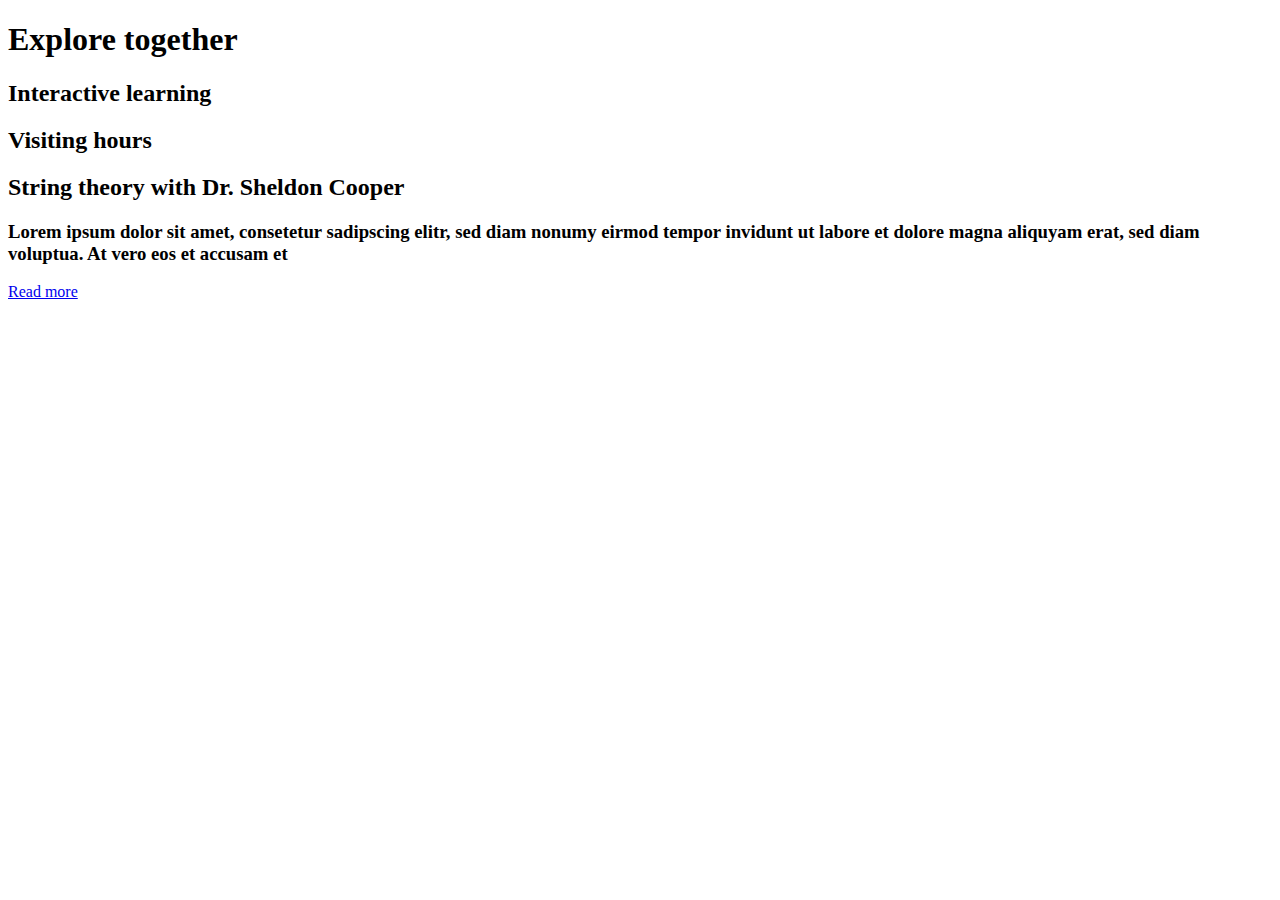
==== index.html @ d900dc60 "Wrote html for most pages" ====
<!DOCTYPE html>
<html lang="en">
  <head>
    <meta charset="UTF-8"/>
    <meta http-equiv="X-UA-Compatible" content="IE=edge"/>
    <meta name="viewport" content="width=device-width, initial-scale=1.0"/>
    <meta name="description" content=""/>
    <title>Document</title>
    <link rel="preconnect" href="https://fonts.googleapis.com"/>
    <link rel="preconnect" href="https://fonts.gstatic.com" crossorigin/>
    <link
      href="https://fonts.googleapis.com/css2?family=Dosis:wght@600&family=Roboto&display=swap"
      rel="stylesheet"/>
    <link
      rel="stylesheet"
      type="text/css"
      href="your_website_domain/css_root/flaticon.css"/>
    <link rel="stylesheet" href="/css/styles.css"/>
  </head>
  <body>
    <nav></nav>
    <main>
      <div class=".content-card" class="explore-together-card">
        <h1>Explore together</h1>
      </div>
      <div class=".content-card" class="interactive-learning-card">
        <h2>Interactive learning</h2>
      </div>
      <div class=".content-card" class="visiting-hours-card">
        <h2>Visiting hours</h2>
      </div>
      <div class=".content-card" class="picture-card-small">
      </div>
      <div class=".content-card" class="events-card">
        <h2>String theory with Dr. Sheldon Cooper</h2>
        <h3>
          Lorem ipsum dolor sit amet, consetetur sadipscing elitr, sed diam
          nonumy eirmod tempor invidunt ut labore et dolore magna aliquyam erat,
          sed diam voluptua. At vero eos et accusam et
        </h3>
        <a href="/events.html" class="button">Read more</a>
      </div>
      <div class=".content-card" class="picture-card-big">
      </div>
    </main>
  </body>
</html>
---- css/styles.css ----
/* 
font-family: 'Dosis', sans-serif;
font-family: 'Roboto', sans-serif; */

:root {
    --almost-white: #f9f9f9;
    --grey: #707070;
    --dark-purple: #4b3f80;
    --light-purple: #c8c3de;
    --light-yellow: #FFF2AE;
    --dark-yellow: #FAEA97;
    --light-green: #9bbea1;
    --dark-green: #3f8073;
    --light-brown: #b18873;
    --dark-brown: #b18873;

    --blue-gradient-bottom: linear-gradient(0deg, rgba(0,29,255,0.7161239495798319) 0%, rgba(72,100,144,0.34077380952380953) 91%);
    --purple-gradient-top: linear-gradient(0deg, rgba(128,128,128,0.1699054621848739) 46%, rgba(85,39,124,0.8421743697478992) 100%);
    --blue-gradient-top: linear-gradient(180deg, rgba(0,29,255,0.6797093837535014) 0%, rgba(72,100,144,0.4780287114845938) 38%);
    --light-green-gradient-top: linear-gradient(180deg, rgba(86,175,90,0.8757878151260504) 0%, rgba(255,255,255,0.2091211484593838) 50%);
    --dark-green-gradient-top: linear-gradient(180deg, rgba(59,92,31,0.8477766106442577) 0%, rgba(128,128,128,0.15029761904761907) 48%);

    --card-shadow: 6px 0px 15px -5px rgba(0,0,0,0.45);

}

@font-face {
    font-family: "flaticon";
    src: url("./flaticon.ttf?e3eeb2199bc083e80cc8c56a53b1f0b8") format("truetype"),
url("./flaticon.woff?e3eeb2199bc083e80cc8c56a53b1f0b8") format("woff"),
url("./flaticon.woff2?e3eeb2199bc083e80cc8c56a53b1f0b8") format("woff2"),
url("./flaticon.eot?e3eeb2199bc083e80cc8c56a53b1f0b8#iefix") format("embedded-opentype"),
url("./flaticon.svg?e3eeb2199bc083e80cc8c56a53b1f0b8#flaticon") format("svg");
}

i[class^="flaticon-"]:before, i[class*=" flaticon-"]:before {
    font-family: flaticon !important;
    font-style: normal;
    font-weight: normal !important;
    font-variant: normal;
    text-transform: none;
    line-height: 1;
    -webkit-font-smoothing: antialiased;
    -moz-osx-font-smoothing: grayscale;
}

.flaticon-house:before {
    content: "\f101";
}
.flaticon-calendar:before {
    content: "\f102";
}
.flaticon-location:before {
    content: "\f103";
}
.flaticon-flasks:before {
    content: "\f104";
}
.flaticon-menu:before {
    content: "\f105";
}
.flaticon-magnifying-glass:before {
    content: "\f106";
}


.content-card {
    border-radius: 20px;
    box-shadow: var(--card-shadow);
}

.button {
    border-radius: 50%;
}
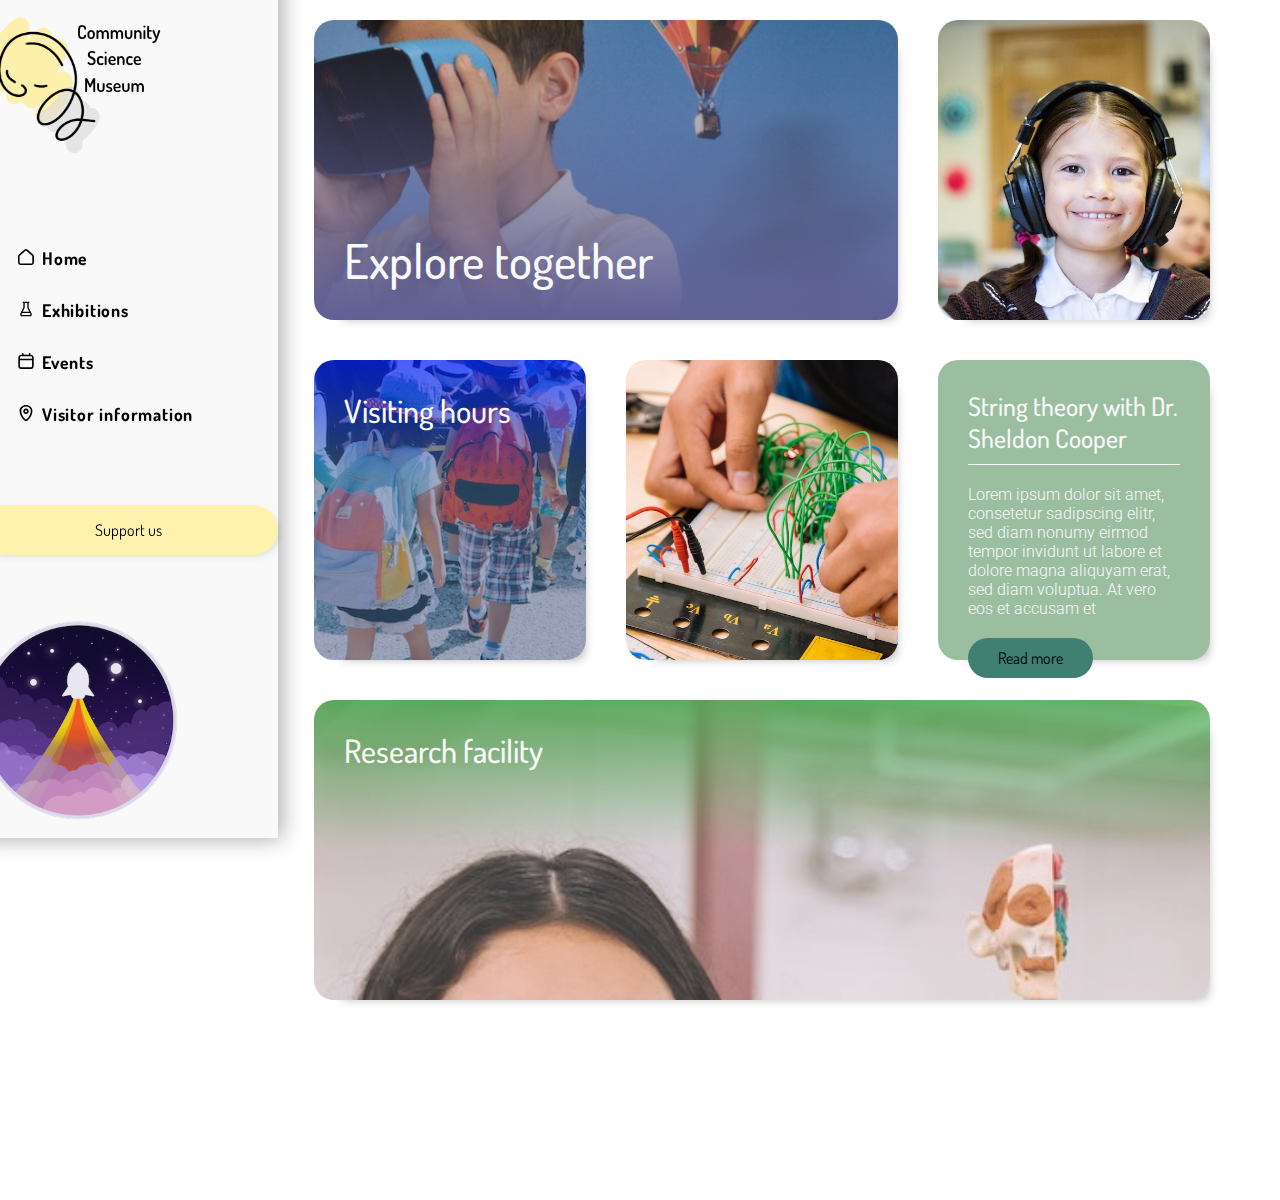
==== commit 425b2142: "fixed side menu, added svg" ====
--- a/index.html
+++ b/index.html
@@ -1,46 +1,68 @@
 <!DOCTYPE html>
 <html lang="en">
   <head>
-    <meta charset="UTF-8"/>
-    <meta http-equiv="X-UA-Compatible" content="IE=edge"/>
-    <meta name="viewport" content="width=device-width, initial-scale=1.0"/>
-    <meta name="description" content=""/>
+    <meta charset="UTF-8" />
+    <meta http-equiv="X-UA-Compatible" content="IE=edge" />
+    <meta name="viewport" content="width=device-width, initial-scale=1.0" />
+    <meta name="description" content="" />
     <title>Document</title>
-    <link rel="preconnect" href="https://fonts.googleapis.com"/>
-    <link rel="preconnect" href="https://fonts.gstatic.com" crossorigin/>
-    <link
-      href="https://fonts.googleapis.com/css2?family=Dosis:wght@600&family=Roboto&display=swap"
-      rel="stylesheet"/>
+    <link rel="preconnect" href="https://fonts.googleapis.com" />
+    <link rel="preconnect" href="https://fonts.gstatic.com" crossorigin />
+    <link rel="preconnect" href="https://fonts.googleapis.com">
+    <link rel="preconnect" href="https://fonts.gstatic.com" crossorigin>
+    <link href="https://fonts.googleapis.com/css2?family=Dosis:wght@200;300;400;600&family=Roboto:wght@100;300;400;500&display=swap" rel="stylesheet">
     <link
       rel="stylesheet"
       type="text/css"
-      href="your_website_domain/css_root/flaticon.css"/>
-    <link rel="stylesheet" href="/css/styles.css"/>
+      href="your_website_domain/css_root/flaticon.css"
+    />
+    <link rel="stylesheet" href="/css/styles.css" />
   </head>
   <body>
-    <nav></nav>
-    <main>
-      <div class=".content-card" class="explore-together-card">
+    <div class="navbar">
+      <label for="hamburger-menu"><svg id="Capa_1" enable-background="new 0 0 464.205 464.205" height="512" viewBox="0 0 464.205 464.205" width="512" xmlns="http://www.w3.org/2000/svg"><g><g id="grip-solid-horizontal_1_"><path d="m435.192 406.18h-406.179c-16.024 0-29.013-12.99-29.013-29.013s12.989-29.013 29.013-29.013h406.18c16.023 0 29.013 12.99 29.013 29.013-.001 16.023-12.99 29.013-29.014 29.013z"/><path d="m435.192 261.115h-406.179c-16.024 0-29.013-12.989-29.013-29.012s12.989-29.013 29.013-29.013h406.18c16.023 0 29.013 12.989 29.013 29.013s-12.99 29.012-29.014 29.012z"/><path d="m435.192 116.051h-406.179c-16.024 0-29.013-12.989-29.013-29.013s12.989-29.013 29.013-29.013h406.18c16.023 0 29.013 12.989 29.013 29.013s-12.99 29.013-29.014 29.013z"/></g></g></svg></label>
+      <input type="checkbox" id="hamburger-menu">
+      <img src="/img/logo-small.png" alt="community science museum logo" />
+    
+        <nav>
+        <div class="side-menu">
+            <img src="/img/logo-large.png" alt="community science museum logo" />
+            <ul>
+                <a href="/index.html"><li><svg id="Layer_1" enable-background="new 0 0 100 100" height="512" viewBox="0 0 100 100" width="512" xmlns="http://www.w3.org/2000/svg"><g><path d="m83.5 100h-67c-9 0-16.5-7.6-16.5-16.7v-36.5c0-4.6 2-9.1 5.5-12.2l33.5-30.4c6.5-5.6 15.5-5.6 22 0l33.5 30.4c3.5 3 5.5 7.6 5.5 12.2v36.5c-.5 9.6-7.5 16.7-16.5 16.7zm-33.5-89.7c-1.5 0-3 .5-4.5 1.5l-33.5 30.4c-1.5 1-2 3-2 5.1v36.5c0 3.5 3 6.6 6.5 6.6h66.5c3.5 0 6.5-3 6.5-6.6v-36.5c0-2-1-3.5-2-5.1l-33.5-30.4c-1-1-2.5-1.5-4-1.5z"/></g></svg>Home</li></a>
+                <a href="/exhibitions.html"><li><svg height="512" viewBox="0 0 24 24" width="512" xmlns="http://www.w3.org/2000/svg"><g id="_38_Flask_Beaker_E_Commerce" data-name="38 Flask, Beaker, E Commerce"><path d="m20.45 18.66-4.45-8.9v-6.76h1v-2h-10v2h1v6.76l-4.45 8.9a3 3 0 0 0 2.69 4.34h11.52a3 3 0 0 0 2.69-4.34zm-10.56-8.21a1 1 0 0 0 .11-.45v-7h4v7a1 1 0 0 0 .11.45l2.77 5.55h-9.76zm8.72 10.08a1 1 0 0 1 -.85.47h-11.52a1 1 0 0 1 -.85-.47 1 1 0 0 1 0-1l.73-1.53h11.76l.78 1.55a1 1 0 0 1 -.05.98z"/></g></svg>Exhibitions</li></a>
+                <a href="/events.html"><li><svg id="Layer_1" enable-background="new 0 0 100 100" height="512" viewBox="0 0 100 100" width="512" xmlns="http://www.w3.org/2000/svg"><path d="m80.1 10.2h-2v-5.1c0-3.1-2.1-5.1-5.1-5.1s-5.1 2-5.1 5.1v5.1h-33.2v-5.1c0-3.1-2-5.1-5.1-5.1s-5.1 2-5.1 5.1v5.1h-4.6c-9.7 0-17.9 8.2-17.9 17.9v54.1c0 9.7 8.2 17.9 17.9 17.9h60.2c9.7 0 17.9-8.2 17.9-17.9v-54.1c0-9.7-8.2-17.9-17.9-17.9zm-60.2 10.2h60.2c4.1 0 7.7 3.6 7.7 7.7v7.1h-75.6v-7.1c0-4.1 3.6-7.7 7.7-7.7zm60.2 69.4h-60.2c-4.1 0-7.7-3.6-7.7-7.7v-36.7h75.5v36.7c.1 4.1-3.5 7.7-7.6 7.7z"/></svg>Events</li></a>
+                <a href="/visit.html"><li><svg id="Layer_1" enable-background="new 0 0 100 100" height="512" viewBox="0 0 100 100" width="512" xmlns="http://www.w3.org/2000/svg"><g><path d="m50 21.7c-9.6 0-17.2 7.6-17.2 17.2s7.6 17.2 17.2 17.2 17.2-7.6 17.2-17.2c0-9.1-7.6-17.2-17.2-17.2zm0 24.8c-4.1 0-7.1-3-7.1-7.1s3-7.1 7.1-7.1 7.1 3 7.1 7.1-3 7.1-7.1 7.1z"/><path d="m50 0c-21.8 0-40 16.2-40 35.9 0 23.2 11.1 45.5 30.4 60.6 2.5 2 6.1 3.5 9.6 3.5s6.6-1 9.6-3.5c19.3-15.7 30.4-37.4 30.4-60.6-.5-19.7-18.2-35.9-40-35.9zm3 88.9c-2 1.5-4.6 1.5-6.1 0-16.7-13.6-26.3-32.8-26.3-53 0-14.1 13.2-25.8 29.9-25.8 16.2 0 29.4 11.6 29.4 25.8-.5 20.2-10.2 39.4-26.9 53z"/></g></svg>Visitor information</li></a>
+            </ul>
+            <div class="support-us-wrapper">
+        <a href="/support.html" class="button">Support us</a>
+        <img src="/img/rocket.png" alt="rocket illustration" class="rocket-illustration">
+    </div>
+      </div>
+    </div>
+    </nav>
+    <main id="index-main">
+      <a href="/exhibitions.html" class="content-card explore-together-card">
         <h1>Explore together</h1>
+      </a>
+      <div class="content-card-static interactive-learning-card">
+
       </div>
-      <div class=".content-card" class="interactive-learning-card">
-        <h2>Interactive learning</h2>
+      <a href="/visit.html" class="content-card visiting-hours-card">
+        <h2>Visiting hours</h2>
+      </a>
+      <div class="content-card-static picture-card-small">   
       </div>
-      <div class=".content-card" class="visiting-hours-card">
-        <h2>Visiting hours</h2>
-      </div>
-      <div class=".content-card" class="picture-card-small">
-      </div>
-      <div class=".content-card" class="events-card">
+      <a href="/events.html" class="content-card events-card">
         <h2>String theory with Dr. Sheldon Cooper</h2>
         <h3>
           Lorem ipsum dolor sit amet, consetetur sadipscing elitr, sed diam
           nonumy eirmod tempor invidunt ut labore et dolore magna aliquyam erat,
           sed diam voluptua. At vero eos et accusam et
         </h3>
-        <a href="/events.html" class="button">Read more</a>
-      </div>
-      <div class=".content-card" class="picture-card-big">
+        <span class="button events-card-button">Read more</span>
+      </a>
+      <div class="content-card picture-card-big">
+          <h2>Research facility</h2>
       </div>
     </main>
   </body>
--- a/css/styles.css
+++ b/css/styles.css
@@ -3,72 +3,521 @@
 font-family: 'Roboto', sans-serif; */
 
 :root {
-    --almost-white: #f9f9f9;
-    --grey: #707070;
-    --dark-purple: #4b3f80;
-    --light-purple: #c8c3de;
-    --light-yellow: #FFF2AE;
-    --dark-yellow: #FAEA97;
-    --light-green: #9bbea1;
-    --dark-green: #3f8073;
-    --light-brown: #b18873;
-    --dark-brown: #b18873;
-
-    --blue-gradient-bottom: linear-gradient(0deg, rgba(0,29,255,0.7161239495798319) 0%, rgba(72,100,144,0.34077380952380953) 91%);
-    --purple-gradient-top: linear-gradient(0deg, rgba(128,128,128,0.1699054621848739) 46%, rgba(85,39,124,0.8421743697478992) 100%);
-    --blue-gradient-top: linear-gradient(180deg, rgba(0,29,255,0.6797093837535014) 0%, rgba(72,100,144,0.4780287114845938) 38%);
-    --light-green-gradient-top: linear-gradient(180deg, rgba(86,175,90,0.8757878151260504) 0%, rgba(255,255,255,0.2091211484593838) 50%);
-    --dark-green-gradient-top: linear-gradient(180deg, rgba(59,92,31,0.8477766106442577) 0%, rgba(128,128,128,0.15029761904761907) 48%);
-
-    --card-shadow: 6px 0px 15px -5px rgba(0,0,0,0.45);
-
-}
-
-@font-face {
-    font-family: "flaticon";
-    src: url("./flaticon.ttf?e3eeb2199bc083e80cc8c56a53b1f0b8") format("truetype"),
-url("./flaticon.woff?e3eeb2199bc083e80cc8c56a53b1f0b8") format("woff"),
-url("./flaticon.woff2?e3eeb2199bc083e80cc8c56a53b1f0b8") format("woff2"),
-url("./flaticon.eot?e3eeb2199bc083e80cc8c56a53b1f0b8#iefix") format("embedded-opentype"),
-url("./flaticon.svg?e3eeb2199bc083e80cc8c56a53b1f0b8#flaticon") format("svg");
-}
-
-i[class^="flaticon-"]:before, i[class*=" flaticon-"]:before {
-    font-family: flaticon !important;
-    font-style: normal;
-    font-weight: normal !important;
-    font-variant: normal;
-    text-transform: none;
-    line-height: 1;
-    -webkit-font-smoothing: antialiased;
-    -moz-osx-font-smoothing: grayscale;
-}
-
-.flaticon-house:before {
-    content: "\f101";
-}
-.flaticon-calendar:before {
-    content: "\f102";
-}
-.flaticon-location:before {
-    content: "\f103";
-}
-.flaticon-flasks:before {
-    content: "\f104";
-}
-.flaticon-menu:before {
-    content: "\f105";
-}
-.flaticon-magnifying-glass:before {
-    content: "\f106";
-}
-
+  --almost-white: #f9f9f9;
+  --almost-gray: #d3d3d3;
+  --grey: #707070;
+  --dark-purple: #4b3f80;
+  --light-purple: #c8c3de;
+  --light-yellow: #fff2ae;
+  --dark-yellow: #faea97;
+  --light-green: #9bbea1;
+  --dark-green: #3f8073;
+  --light-brown: #b18873;
+  --dark-brown: #b18873;
+
+  --blue-gradient-bottom: linear-gradient(
+    0deg,
+    rgba(0, 29, 255, 0.7161239495798319) 0%,
+    rgba(72, 100, 144, 0.34077380952380953) 91%
+  );
+  --purple-gradient-top: linear-gradient(
+    0deg,
+    rgba(128, 128, 128, 0.1699054621848739) 46%,
+    rgba(85, 39, 124, 0.8421743697478992) 100%
+  );
+  --purple-gradient-bottom: linear-gradient(
+    0deg,
+    rgba(96, 96, 150, 1) 0%,
+    rgba(128, 128, 128, 0.15029761904761907) 100%
+  );
+  --blue-gradient-top: linear-gradient(
+    180deg,
+    rgba(0, 29, 255, 0.6797093837535014) 0%,
+    rgba(72, 100, 144, 0.4780287114845938) 38%
+  );
+  --light-green-gradient-top: linear-gradient(
+    180deg,
+    rgba(86, 175, 90, 0.8757878151260504) 0%,
+    rgba(255, 255, 255, 0.2091211484593838) 50%
+  );
+  --dark-green-gradient-top: linear-gradient(
+    180deg,
+    rgba(59, 92, 31, 0.8477766106442577) 0%,
+    rgba(128, 128, 128, 0.15029761904761907) 48%
+  );
+  --white-gradient-top: linear-gradient(
+    180deg,
+    rgba(255, 255, 255, 1) 0%,
+    rgba(128, 128, 128, 0.15029761904761907) 58%
+  );
+  --card-shadow: 12px 13px 12px -16px rgba(0, 0, 0, 0.46);
+
+  --menu-shadow: 3px 0px 21px 1px rgba(0,0,0,0.33);
+
+  --button-shadow: 3px 3px 10px -5px rgba(0,0,0,0.23);
+}
+
+* {
+  box-sizing: border-box;
+  margin: 0;
+  font-family: "Roboto", sans-serif;
+}
+
+h1,
+h2 {
+  font-family: "Dosis", sans-serif;
+  font-weight: 500;
+  color: var(--almost-white);
+}
+
+h1 {
+  font-size: 3rem;
+}
+
+h2 {
+  font-size: 2rem;
+}
+
+h3 {
+  font-family: "Roboto", sans-serif;
+  font-weight: 300;
+  font-size: 1rem;
+  color: var(--almost-white);
+}
+
+p {
+  color: var(--almost-gray);
+}
+
+svg {
+  height: 1rem;
+  width: 1rem;
+  margin-right: .5rem;
+}
+
+.content-card, .content-card-static  {
+  border-radius: 20px;
+  box-shadow: var(--card-shadow);
+  height: 300px;
+  width: 90vw;
+  padding: 30px;
+  background-position: center center;
+  background-repeat: no-repeat;
+}
 
 .content-card {
-    border-radius: 20px;
-    box-shadow: var(--card-shadow);
+  transition: 450ms ease;
+}
+
+.content-card:hover {
+  transform: rotate(1.5deg);
 }
 
 .button {
-    border-radius: 50%;
-}
+  border-radius: 50px;
+  font-family: "Dosis", sans-serif;
+  padding: 10px 30px;
+}
+
+a {
+  text-decoration: none;
+  color: black;
+  list-style-type: none;
+  font-family: "Dosis", sans-serif;
+}
+
+/* ---------- NAVBAR ---------- */
+
+nav {
+  position: fixed;
+  z-index: 1;
+  background-color: var(--almost-white);
+  display: none;
+  width: 300px;
+  height: 100vh;
+  margin-top: -62px;
+  padding-top: 50px;
+  box-shadow: var(--menu-shadow);
+}
+
+.navbar {
+  display: flex;
+  justify-content: center;
+}
+
+.navbar label {
+  z-index: 2;
+  position: fixed;
+  left: 0;
+}
+
+.navbar label svg {
+  height: 1.5rem;
+  width: 1.5rem;
+  margin-left: 18px;
+  margin-top: 30px;
+}
+
+.navbar img {
+  margin-top: 15px;
+}
+
+#hamburger-menu {
+  display: none;
+}
+
+#hamburger-menu:checked ~ nav {
+  display: flex;
+  flex-direction: column;
+  align-items: center;
+  left: 0;
+}
+
+.side-menu img {
+  margin-bottom: 60px;
+}
+
+.side-menu a li {
+  font-size: 1.1rem;
+  margin-bottom: 30px;
+  font-family: "Dosis", sans-serif;
+  letter-spacing: 0.05rem;
+  font-weight: bold;
+}
+
+.support-us-wrapper {
+  display: flex;
+  flex-direction: column;
+  justify-content: center;
+}
+
+.support-us-wrapper a {
+  text-align: center;
+  background-color: var(--light-yellow);
+  padding: 15px;
+  margin-bottom: 50px;
+  margin-top: 50px;
+  box-shadow: var(--button-shadow);
+}
+
+.support-us-wrapper a:hover {
+  background-color: var(--dark-yellow);
+  transition: 1s;
+}
+
+.rocket-illustration {
+  width: 200px;
+}
+
+/* ---------- LAYOUT ---------- */
+
+body {
+  display: flex;
+  flex-direction: column;
+}
+
+main {
+  display: grid;
+  grid-template-columns: 1fr;
+  grid-template-rows: repeat(6, 1fr);
+  gap: 40px;
+  width: 90%;
+  margin: 0 auto;
+  margin-top: 60px;
+}
+
+/* ---------- MOBILE ---------- */
+
+/* Index page */
+
+#index-main {
+  margin-bottom: 200px;
+  margin-top: 20px;
+}
+
+.explore-together-card {
+  background-image: var(--purple-gradient-bottom),
+    url(/img/kids-with-vr-glasses.jpg);
+  display: flex;
+}
+
+.explore-together-card h1 {
+  align-self: flex-end;
+}
+
+.interactive-learning-card {
+  background-image:
+    url(/img/girl-with-headphones.jpg);
+}
+
+.visiting-hours-card {
+  background-image: var(--blue-gradient-top),
+    url(/img/kids-walking-together.jpg);
+  background-size: 150%;
+}
+
+.picture-card-small {
+  background-image: url(/img/ai-experiment.jpg);
+}
+
+.events-card {
+  background-color: var(--light-green);
+}
+
+.events-card h2 {
+  font-size: 1.6rem;
+  border-bottom: 0.4px solid var(--almost-white);
+  padding-bottom: 10px;
+}
+
+.events-card h3 {
+  margin-top: 20px;
+  margin-bottom: 30px;
+}
+
+.events-card-button {
+  background-color: var(--dark-green);
+}
+
+.picture-card-big {
+  background-image: var(--light-green-gradient-top),
+    url(/img/girl-anatomy-model.jpg);
+  background-position: top;
+}
+
+/* Exhibitions */
+
+.exhibitions-heading {
+  color: black;
+}
+
+.evolution-card {
+  background-image: var(--blue-gradient-top), url(/img/dinosaur-exhibit.jpg);
+}
+
+.robo-ai-card {
+  background-image: var(--light-green-gradient-top), url(/img/ai-experiment.jpg);
+}
+
+.cosmology-card {
+  background-image: var(--purple-gradient-top), url(/img/cosmology.jpg);
+}
+
+.ecology-card {
+  background-image: var(--dark-green-gradient-top),
+    url(/img/ee-trash-and-boy.jpg);
+}
+
+.biology-medicine-card {
+  background-image: var(--purple-gradient-top), url(/img/head-anatomy-model.jpg);
+}
+
+/* Exhibitions */
+.dinosaur-hero {
+  background-image: url(/img/dinosaur-exhibit.jpg);
+  background-size: 200%;
+}
+
+.exhibit-information {
+  background-color: var(--dark-purple);
+  height: 400px;
+}
+
+.exhibit-information h1 {
+  margin-bottom: 10px;
+}
+
+.evolution-picture {
+  background-image: url(/img/evolution-2.jpg);
+}
+
+/* Visitor information */
+.visiting-hours-public-card {
+  background-color: var(--dark-purple);
+}
+.peak-hours-card {
+  display: flex;
+  flex-direction: column;
+  background-color: var(--light-purple);
+}
+
+.visiting-hours-school-card {
+  background-color: var(--dark-green);
+}
+
+.opening-hours-research-card {
+  background-color: var(--dark-brown);
+}
+
+.map-card {
+  background-image: url(/img/map.png);
+  background-position: center center;
+  background-size: 200%;
+}
+
+/* Support us */
+.volunteer-card {
+  background-image: var(--blue-gradient-bottom),
+    url(/img/kids-raising-hands.jpg);
+}
+
+.newsletter-card {
+  display: flex;
+  flex-direction: column;
+  background-color: var(--light-green);
+}
+
+.fundraiser-card {
+  background-image: var(--purple-gradient-top), url(/img/stars.jpg);
+}
+
+/* ---------- MEDIA QUERIES ---------- */
+
+@media screen and (min-width: 1100px) {
+  body {
+    display: flex;
+    flex-direction: row;
+    justify-content: space-between;
+  }
+
+  .navbar {
+    width: 20%;
+  }
+
+  .navbar label {
+    display: none;
+  }
+
+  main {
+    width: 70%;
+    margin-right: 70px;
+    margin-left: 0;
+  }
+  #hamburger-menu {
+    display: none;
+  }
+  #hamburger-menu ~ img {
+    display: none;
+  }
+  #hamburger-menu ~ nav {
+    display: block;
+  }
+
+  .content-card, .content-card-static {
+    width: auto;
+    height: 300px;
+    background-size: 200%;
+  }
+
+  main {
+    grid-template-columns: repeat(3, 1fr);
+    grid-template-rows: repeat(3, 1fr);
+  }
+  /* Index page */
+  #index-main {
+    width: 70vw;
+    grid-template-rows: repeat(3, 1fr);
+  }
+
+  .explore-together-card {
+    grid-area: 1 / 1 / 2 / 3;
+  }
+
+  .interactive-learning-card {
+    grid-area: 1 / 3 / 2 / 4;
+  }
+
+  .visiting-hours-card {
+    grid-area: 2 / 1 / 3 / 2;
+  }
+
+  .picture-card-small {
+    grid-area: 2 / 2 / 3 / 3;
+  }
+
+  .events-card {
+    grid-area: 2 / 3 / 3 / 4;
+  }
+
+  .picture-card-big {
+    grid-area: 3 / 1 / 4 / 4;
+  }
+
+  /* Exhibit */
+  #exhibit-main {
+    grid-template-rows: repeat(2, 1fr);
+  }
+
+  .dinosaur-hero {
+    grid-area: 1 / 1 / 2 / 4;
+  }
+
+  .exhibit-information {
+    grid-area: 2 / 1 / 3 / 3;
+  }
+
+  .evolution-picture {
+    grid-area: 2 / 3 / 3 / 4;
+  }
+
+  /* Exhibitions */
+  .evolution-card {
+    grid-area: 1 / 1 / 2 / 2;
+  }
+
+  .robo-ai-card {
+    grid-area: 1 / 2 / 2 / 4;
+  }
+
+  .cosmology-card {
+    grid-area: 2 / 1 / 3 / 4;
+  }
+
+  .ecology-card {
+    grid-area: 3 / 1 / 4 / 2;
+  }
+
+  .biology-medicine-card {
+    grid-area: 3 / 2 / 4 / 4;
+  }
+
+  /* Events */
+  /* Visitor information */
+  .visiting-hours-public-card {
+    grid-area: 1 / 1 / 2 / 2;
+  }
+  .peak-hours-card {
+    grid-area: 1 / 2 / 2 / 4;
+  }
+  .visiting-hours-school-card {
+    grid-area: 2 / 1 / 3 / 2;
+  }
+  .opening-hours-research-card {
+    grid-area: 2 / 2 / 3 / 4;
+  }
+  .map-card {
+    grid-area: 3 / 1 / 4 / 4;
+  }
+  /* Support us */
+  #support-main {
+    grid-template-rows: repeat(2, 1fr);
+  }
+
+  .volunteer-card {
+    grid-area: 1 / 1 / 2 / 4;
+  }
+
+  .newsletter-card {
+    grid-area: 2 / 1 / 3 / 2;
+  }
+
+  .fundraiser-card {
+    grid-area: 2 / 2 / 3 / 4;
+  }
+}
+
+@media screen and (min-width: 2000px) {
+  .content-card {
+    height: 500px;
+  }
+}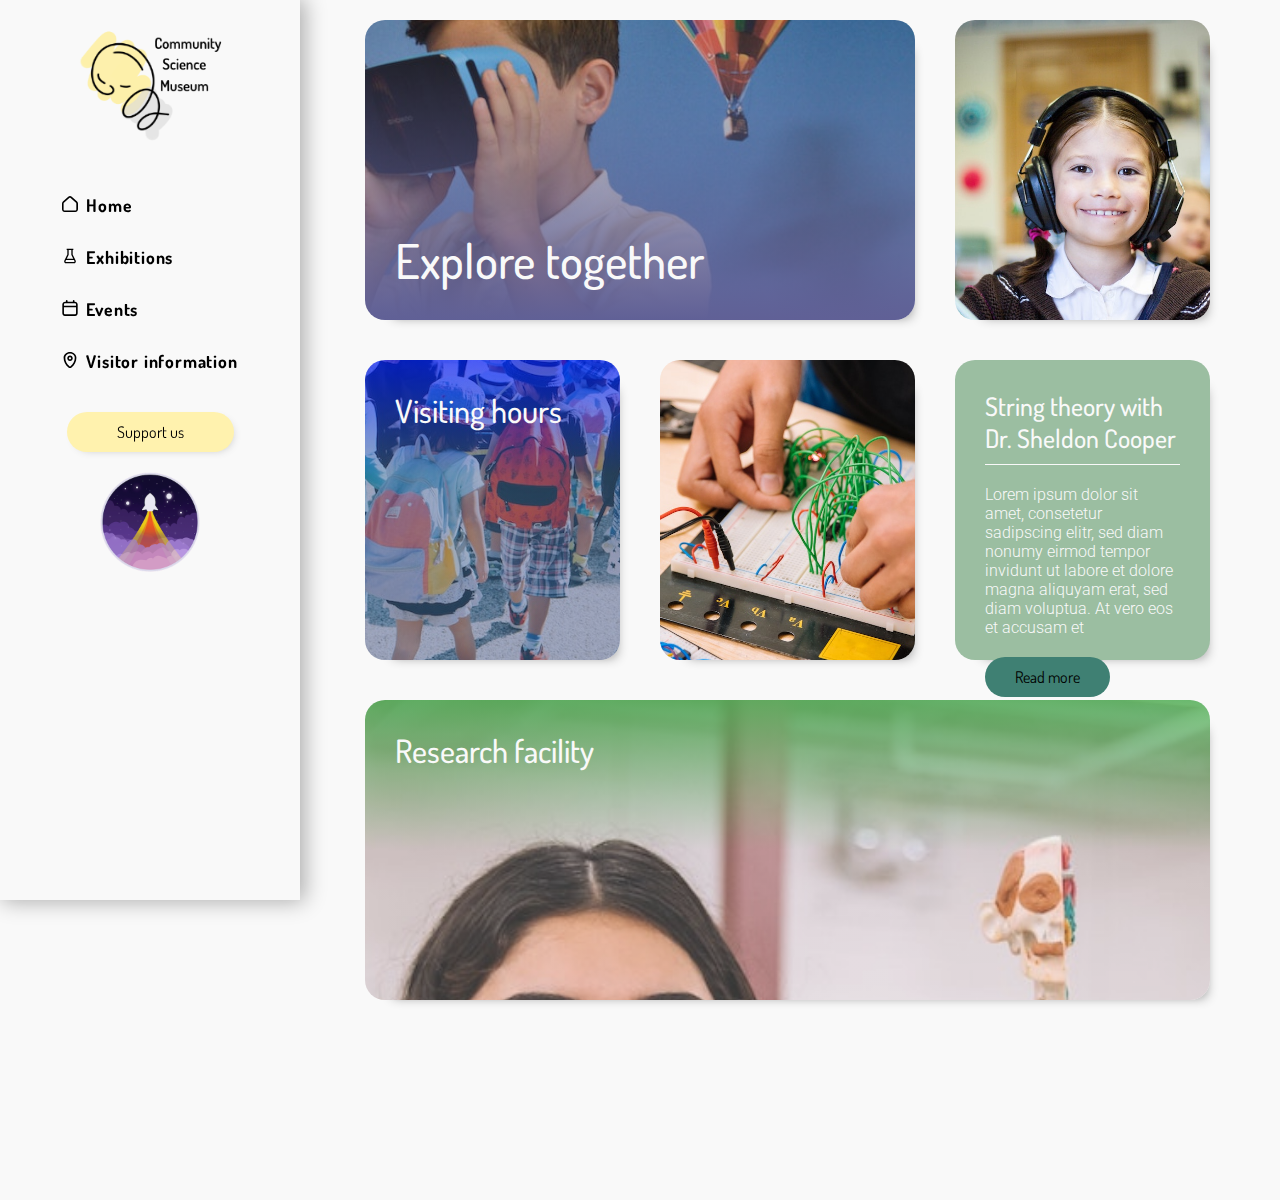
==== commit 21586fab: "more work on navbar" ====
--- a/index.html
+++ b/index.html
@@ -26,7 +26,7 @@
     
         <nav>
         <div class="side-menu">
-            <img src="/img/logo-large.png" alt="community science museum logo" />
+            <img src="/img/logo-large.png" alt="community science museum logo" class="csm-logo-large" />
             <ul>
                 <a href="/index.html"><li><svg id="Layer_1" enable-background="new 0 0 100 100" height="512" viewBox="0 0 100 100" width="512" xmlns="http://www.w3.org/2000/svg"><g><path d="m83.5 100h-67c-9 0-16.5-7.6-16.5-16.7v-36.5c0-4.6 2-9.1 5.5-12.2l33.5-30.4c6.5-5.6 15.5-5.6 22 0l33.5 30.4c3.5 3 5.5 7.6 5.5 12.2v36.5c-.5 9.6-7.5 16.7-16.5 16.7zm-33.5-89.7c-1.5 0-3 .5-4.5 1.5l-33.5 30.4c-1.5 1-2 3-2 5.1v36.5c0 3.5 3 6.6 6.5 6.6h66.5c3.5 0 6.5-3 6.5-6.6v-36.5c0-2-1-3.5-2-5.1l-33.5-30.4c-1-1-2.5-1.5-4-1.5z"/></g></svg>Home</li></a>
                 <a href="/exhibitions.html"><li><svg height="512" viewBox="0 0 24 24" width="512" xmlns="http://www.w3.org/2000/svg"><g id="_38_Flask_Beaker_E_Commerce" data-name="38 Flask, Beaker, E Commerce"><path d="m20.45 18.66-4.45-8.9v-6.76h1v-2h-10v2h1v6.76l-4.45 8.9a3 3 0 0 0 2.69 4.34h11.52a3 3 0 0 0 2.69-4.34zm-10.56-8.21a1 1 0 0 0 .11-.45v-7h4v7a1 1 0 0 0 .11.45l2.77 5.55h-9.76zm8.72 10.08a1 1 0 0 1 -.85.47h-11.52a1 1 0 0 1 -.85-.47 1 1 0 0 1 0-1l.73-1.53h11.76l.78 1.55a1 1 0 0 1 -.05.98z"/></g></svg>Exhibitions</li></a>
--- a/css/styles.css
+++ b/css/styles.css
@@ -52,15 +52,19 @@
   );
   --card-shadow: 12px 13px 12px -16px rgba(0, 0, 0, 0.46);
 
-  --menu-shadow: 3px 0px 21px 1px rgba(0,0,0,0.33);
-
-  --button-shadow: 3px 3px 10px -5px rgba(0,0,0,0.23);
+  --menu-shadow: 3px 0px 21px 1px rgba(0, 0, 0, 0.33);
+
+  --button-shadow: 3px 3px 10px -5px rgba(0, 0, 0, 0.23);
 }
 
 * {
   box-sizing: border-box;
   margin: 0;
   font-family: "Roboto", sans-serif;
+}
+
+body {
+  background-color: var(--almost-white);
 }
 
 h1,
@@ -92,10 +96,11 @@
 svg {
   height: 1rem;
   width: 1rem;
-  margin-right: .5rem;
-}
-
-.content-card, .content-card-static  {
+  margin-right: 0.5rem;
+}
+
+.content-card,
+.content-card-static {
   border-radius: 20px;
   box-shadow: var(--card-shadow);
   height: 300px;
@@ -134,32 +139,29 @@
   background-color: var(--almost-white);
   display: none;
   width: 300px;
-  height: 100vh;
-  margin-top: -62px;
-  padding-top: 50px;
+  padding-top: 20px;
   box-shadow: var(--menu-shadow);
 }
 
 .navbar {
   display: flex;
   justify-content: center;
+  position: sticky;
+  top: 0;
+  background-color: var(--almost-white);
 }
 
 .navbar label {
   z-index: 2;
   position: fixed;
   left: 0;
+  margin-top: 16px;
 }
 
 .navbar label svg {
   height: 1.5rem;
   width: 1.5rem;
-  margin-left: 18px;
-  margin-top: 30px;
-}
-
-.navbar img {
-  margin-top: 15px;
+  margin-left: 20px;
 }
 
 #hamburger-menu {
@@ -171,10 +173,24 @@
   flex-direction: column;
   align-items: center;
   left: 0;
-}
-
-.side-menu img {
+  height: 100vh;
+}
+
+/* .side-menu img {
   margin-bottom: 60px;
+} */
+
+.csm-logo-large {
+  width: 150px;
+  margin-bottom: 30px;
+}
+
+.rocket-illustration {
+  width: 100px;
+}
+
+.side-menu ul {
+  padding: 0;
 }
 
 .side-menu a li {
@@ -189,24 +205,21 @@
   display: flex;
   flex-direction: column;
   justify-content: center;
+  align-items: center;
 }
 
 .support-us-wrapper a {
   text-align: center;
   background-color: var(--light-yellow);
-  padding: 15px;
-  margin-bottom: 50px;
-  margin-top: 50px;
+  padding: 10px 50px;
+  margin-bottom: 20px;
+  margin-top: 10px;
   box-shadow: var(--button-shadow);
 }
 
 .support-us-wrapper a:hover {
   background-color: var(--dark-yellow);
   transition: 1s;
-}
-
-.rocket-illustration {
-  width: 200px;
 }
 
 /* ---------- LAYOUT ---------- */
@@ -246,8 +259,7 @@
 }
 
 .interactive-learning-card {
-  background-image:
-    url(/img/girl-with-headphones.jpg);
+  background-image: url(/img/girl-with-headphones.jpg);
 }
 
 .visiting-hours-card {
@@ -381,11 +393,18 @@
   }
 
   .navbar {
-    width: 20%;
+    justify-content: center;
   }
 
   .navbar label {
     display: none;
+  }
+
+  .side-menu {
+    display: flex;
+    flex-direction: column;
+    align-items: center ;
+    height: 100vh;
   }
 
   main {
@@ -401,9 +420,13 @@
   }
   #hamburger-menu ~ nav {
     display: block;
-  }
-
-  .content-card, .content-card-static {
+    position: sticky;
+    top: 0;
+    height: 100vh;
+  }
+
+  .content-card,
+  .content-card-static {
     width: auto;
     height: 300px;
     background-size: 200%;
@@ -415,7 +438,7 @@
   }
   /* Index page */
   #index-main {
-    width: 70vw;
+    width: 66vw;
     grid-template-rows: repeat(3, 1fr);
   }
 
@@ -520,4 +543,4 @@
   .content-card {
     height: 500px;
   }
-}+}
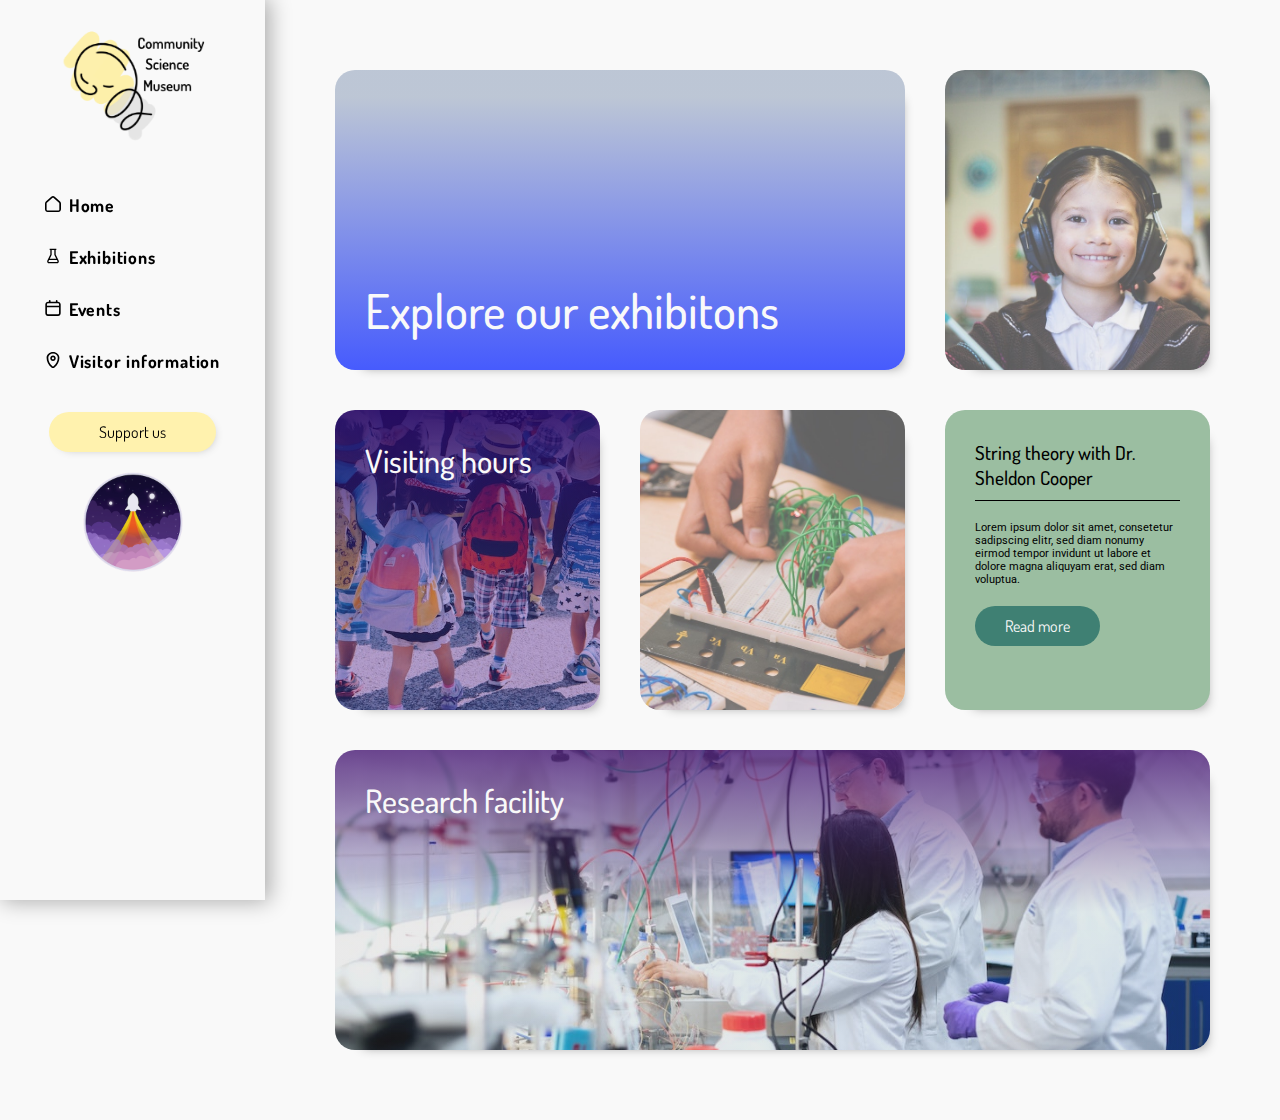
==== commit 0dd44e82: "Finished index.html" ====
--- a/index.html
+++ b/index.html
@@ -4,8 +4,8 @@
     <meta charset="UTF-8" />
     <meta http-equiv="X-UA-Compatible" content="IE=edge" />
     <meta name="viewport" content="width=device-width, initial-scale=1.0" />
-    <meta name="description" content="" />
-    <title>Document</title>
+    <meta name="description" content="A newly opened interactive science museum. Free entry and school tours" />
+    <title>The Community Science Museum</title>
     <link rel="preconnect" href="https://fonts.googleapis.com" />
     <link rel="preconnect" href="https://fonts.gstatic.com" crossorigin />
     <link rel="preconnect" href="https://fonts.googleapis.com">
@@ -42,28 +42,29 @@
     </nav>
     <main id="index-main">
       <a href="/exhibitions.html" class="content-card explore-together-card">
-        <h1>Explore together</h1>
+        <h1>Explore our exhibitons</h1>
       </a>
       <div class="content-card-static interactive-learning-card">
 
       </div>
       <a href="/visit.html" class="content-card visiting-hours-card">
         <h2>Visiting hours</h2>
+        
       </a>
       <div class="content-card-static picture-card-small">   
       </div>
       <a href="/events.html" class="content-card events-card">
         <h2>String theory with Dr. Sheldon Cooper</h2>
-        <h3>
+        <p>
           Lorem ipsum dolor sit amet, consetetur sadipscing elitr, sed diam
           nonumy eirmod tempor invidunt ut labore et dolore magna aliquyam erat,
-          sed diam voluptua. At vero eos et accusam et
-        </h3>
+          sed diam voluptua. 
+        </p>
         <span class="button events-card-button">Read more</span>
       </a>
-      <div class="content-card picture-card-big">
+      <a href="/visit.html" class="content-card picture-card-big">
           <h2>Research facility</h2>
-      </div>
+      </a>
     </main>
   </body>
 </html>
--- a/css/styles.css
+++ b/css/styles.css
@@ -50,6 +50,12 @@
     rgba(255, 255, 255, 1) 0%,
     rgba(128, 128, 128, 0.15029761904761907) 58%
   );
+  --dark-blue-purple-top: linear-gradient(
+    0deg,
+    rgba(75, 35, 154, 0.3603816526610645) 40%,
+    rgba(41, 10, 102, 0.9122023809523809) 100%
+  );
+
   --card-shadow: 12px 13px 12px -16px rgba(0, 0, 0, 0.46);
 
   --menu-shadow: 3px 0px 21px 1px rgba(0, 0, 0, 0.33);
@@ -108,6 +114,8 @@
   padding: 30px;
   background-position: center center;
   background-repeat: no-repeat;
+  object-fit: cover;
+  background-size: cover;
 }
 
 .content-card {
@@ -176,10 +184,6 @@
   height: 100vh;
 }
 
-/* .side-menu img {
-  margin-bottom: 60px;
-} */
-
 .csm-logo-large {
   width: 150px;
   margin-bottom: 30px;
@@ -249,13 +253,17 @@
 }
 
 .explore-together-card {
-  background-image: var(--purple-gradient-bottom),
-    url(/img/kids-with-vr-glasses.jpg);
-  display: flex;
-}
-
-.explore-together-card h1 {
-  align-self: flex-end;
+  background-image: var(--blue-gradient-bottom), url(/img/explore-together.jpg);
+  display: flex;
+  align-items: flex-end;
+  justify-content: space-between;
+  background-size: 150%;
+}
+
+.arrow {
+  width: 40px;
+  height: 40px;
+  fill: var(--almost-white);
 }
 
 .interactive-learning-card {
@@ -263,7 +271,7 @@
 }
 
 .visiting-hours-card {
-  background-image: var(--blue-gradient-top),
+  background-image: var(--dark-blue-purple-top),
     url(/img/kids-walking-together.jpg);
   background-size: 150%;
 }
@@ -277,24 +285,30 @@
 }
 
 .events-card h2 {
-  font-size: 1.6rem;
-  border-bottom: 0.4px solid var(--almost-white);
+  font-size: 1.2rem;
+  border-bottom: 0.4px solid black;
   padding-bottom: 10px;
-}
-
-.events-card h3 {
+  color: black;
+}
+
+.events-card p {
+  font-size: 0.7rem;
+  color: black;
   margin-top: 20px;
   margin-bottom: 30px;
 }
 
 .events-card-button {
   background-color: var(--dark-green);
+  color: var(--almost-white);
+}
+
+.events-card-button:hover {
+  background-color: var(--dark-purple);
 }
 
 .picture-card-big {
-  background-image: var(--light-green-gradient-top),
-    url(/img/girl-anatomy-model.jpg);
-  background-position: top;
+  background-image: var(--purple-gradient-top), url(/img/research-facility.jpg);
 }
 
 /* Exhibitions */
@@ -403,15 +417,10 @@
   .side-menu {
     display: flex;
     flex-direction: column;
-    align-items: center ;
+    align-items: center;
     height: 100vh;
   }
 
-  main {
-    width: 70%;
-    margin-right: 70px;
-    margin-left: 0;
-  }
   #hamburger-menu {
     display: none;
   }
@@ -423,13 +432,13 @@
     position: sticky;
     top: 0;
     height: 100vh;
+    width: 265px;
   }
 
   .content-card,
   .content-card-static {
     width: auto;
     height: 300px;
-    background-size: 200%;
   }
 
   main {
@@ -438,7 +447,7 @@
   }
   /* Index page */
   #index-main {
-    width: 66vw;
+    margin: 70px;
     grid-template-rows: repeat(3, 1fr);
   }
 
@@ -539,8 +548,33 @@
   }
 }
 
+@media screen and (min-width: 1450px) {
+  .events-card h2 {
+    font-size: 1.5rem;
+    
+  }
+  
+  .events-card p {
+    font-size: 0.9rem;
+  }
+}
+
 @media screen and (min-width: 2000px) {
-  .content-card {
+  .content-card,
+  .content-card-static {
     height: 500px;
   }
-}
+
+  .events-card h2 {
+    font-size: 2.5rem;
+    
+  }
+  
+  .events-card p {
+    font-size: 1.5rem;
+  }
+
+  .events-card-button {
+    font-size: 2rem;
+  }
+}
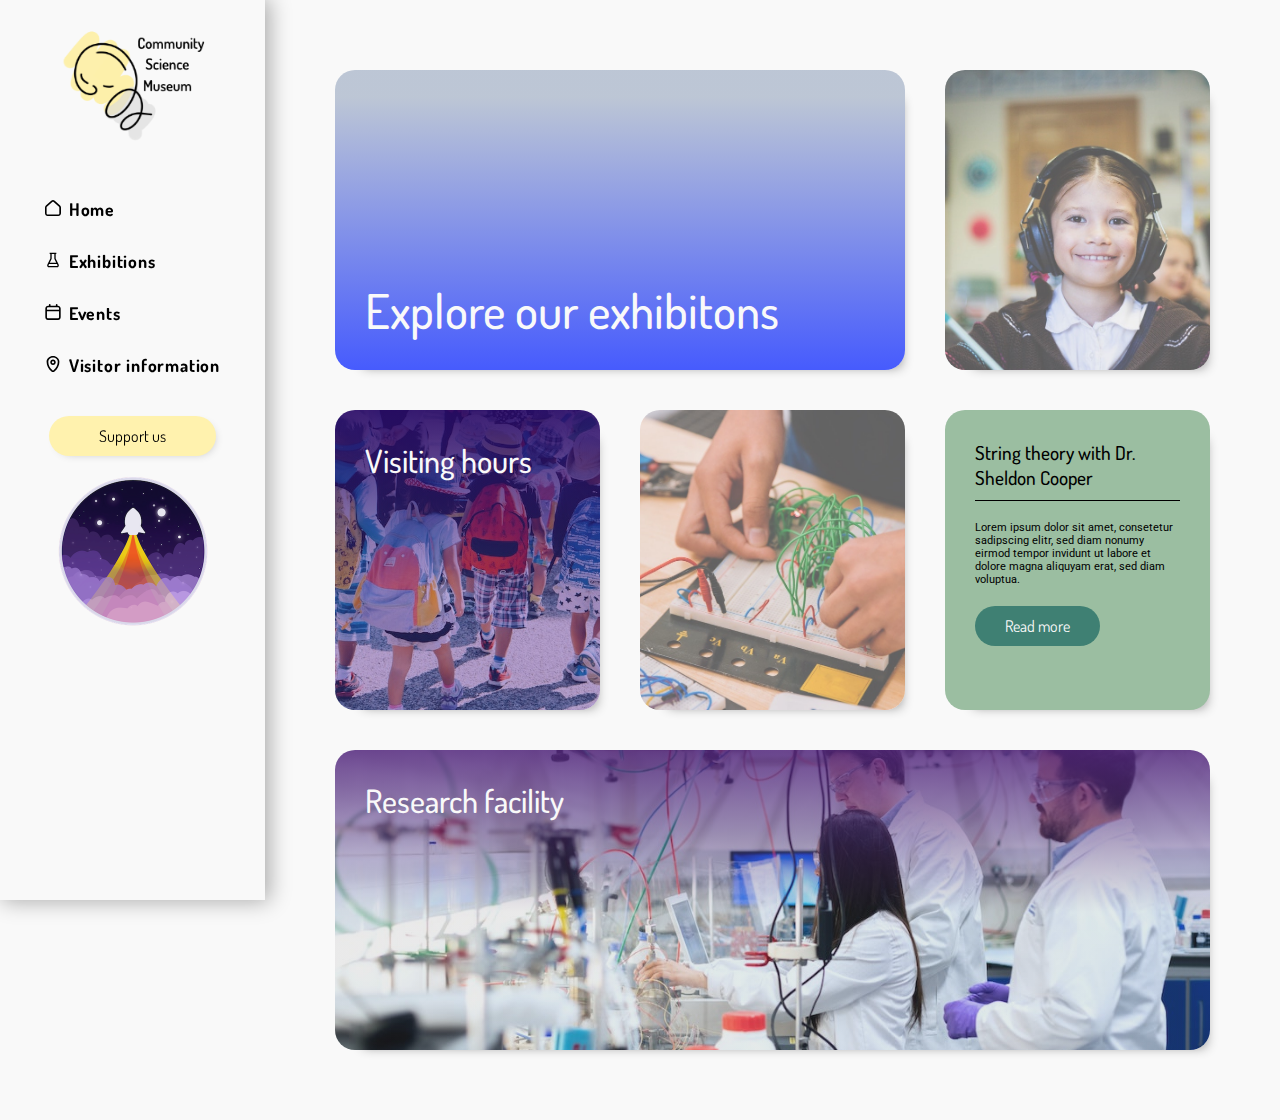
==== commit 66ce73ff: "fixed some bugs, tested big screen" ====
--- a/index.html
+++ b/index.html
@@ -26,20 +26,20 @@
     
         <nav>
         <div class="side-menu">
-            <img src="/img/logo-large.png" alt="community science museum logo" class="csm-logo-large" />
+          <a href="/index.html"><img src="/img/logo-large.png" alt="community science museum logo" class="csm-logo-large" /></a>
             <ul>
-                <a href="/index.html"><li><svg id="Layer_1" enable-background="new 0 0 100 100" height="512" viewBox="0 0 100 100" width="512" xmlns="http://www.w3.org/2000/svg"><g><path d="m83.5 100h-67c-9 0-16.5-7.6-16.5-16.7v-36.5c0-4.6 2-9.1 5.5-12.2l33.5-30.4c6.5-5.6 15.5-5.6 22 0l33.5 30.4c3.5 3 5.5 7.6 5.5 12.2v36.5c-.5 9.6-7.5 16.7-16.5 16.7zm-33.5-89.7c-1.5 0-3 .5-4.5 1.5l-33.5 30.4c-1.5 1-2 3-2 5.1v36.5c0 3.5 3 6.6 6.5 6.6h66.5c3.5 0 6.5-3 6.5-6.6v-36.5c0-2-1-3.5-2-5.1l-33.5-30.4c-1-1-2.5-1.5-4-1.5z"/></g></svg>Home</li></a>
-                <a href="/exhibitions.html"><li><svg height="512" viewBox="0 0 24 24" width="512" xmlns="http://www.w3.org/2000/svg"><g id="_38_Flask_Beaker_E_Commerce" data-name="38 Flask, Beaker, E Commerce"><path d="m20.45 18.66-4.45-8.9v-6.76h1v-2h-10v2h1v6.76l-4.45 8.9a3 3 0 0 0 2.69 4.34h11.52a3 3 0 0 0 2.69-4.34zm-10.56-8.21a1 1 0 0 0 .11-.45v-7h4v7a1 1 0 0 0 .11.45l2.77 5.55h-9.76zm8.72 10.08a1 1 0 0 1 -.85.47h-11.52a1 1 0 0 1 -.85-.47 1 1 0 0 1 0-1l.73-1.53h11.76l.78 1.55a1 1 0 0 1 -.05.98z"/></g></svg>Exhibitions</li></a>
-                <a href="/events.html"><li><svg id="Layer_1" enable-background="new 0 0 100 100" height="512" viewBox="0 0 100 100" width="512" xmlns="http://www.w3.org/2000/svg"><path d="m80.1 10.2h-2v-5.1c0-3.1-2.1-5.1-5.1-5.1s-5.1 2-5.1 5.1v5.1h-33.2v-5.1c0-3.1-2-5.1-5.1-5.1s-5.1 2-5.1 5.1v5.1h-4.6c-9.7 0-17.9 8.2-17.9 17.9v54.1c0 9.7 8.2 17.9 17.9 17.9h60.2c9.7 0 17.9-8.2 17.9-17.9v-54.1c0-9.7-8.2-17.9-17.9-17.9zm-60.2 10.2h60.2c4.1 0 7.7 3.6 7.7 7.7v7.1h-75.6v-7.1c0-4.1 3.6-7.7 7.7-7.7zm60.2 69.4h-60.2c-4.1 0-7.7-3.6-7.7-7.7v-36.7h75.5v36.7c.1 4.1-3.5 7.7-7.6 7.7z"/></svg>Events</li></a>
-                <a href="/visit.html"><li><svg id="Layer_1" enable-background="new 0 0 100 100" height="512" viewBox="0 0 100 100" width="512" xmlns="http://www.w3.org/2000/svg"><g><path d="m50 21.7c-9.6 0-17.2 7.6-17.2 17.2s7.6 17.2 17.2 17.2 17.2-7.6 17.2-17.2c0-9.1-7.6-17.2-17.2-17.2zm0 24.8c-4.1 0-7.1-3-7.1-7.1s3-7.1 7.1-7.1 7.1 3 7.1 7.1-3 7.1-7.1 7.1z"/><path d="m50 0c-21.8 0-40 16.2-40 35.9 0 23.2 11.1 45.5 30.4 60.6 2.5 2 6.1 3.5 9.6 3.5s6.6-1 9.6-3.5c19.3-15.7 30.4-37.4 30.4-60.6-.5-19.7-18.2-35.9-40-35.9zm3 88.9c-2 1.5-4.6 1.5-6.1 0-16.7-13.6-26.3-32.8-26.3-53 0-14.1 13.2-25.8 29.9-25.8 16.2 0 29.4 11.6 29.4 25.8-.5 20.2-10.2 39.4-26.9 53z"/></g></svg>Visitor information</li></a>
+              <li><a href="/index.html"><svg id="home-svg" enable-background="new 0 0 100 100" height="512" viewBox="0 0 100 100" width="512" xmlns="http://www.w3.org/2000/svg"><g><path d="m83.5 100h-67c-9 0-16.5-7.6-16.5-16.7v-36.5c0-4.6 2-9.1 5.5-12.2l33.5-30.4c6.5-5.6 15.5-5.6 22 0l33.5 30.4c3.5 3 5.5 7.6 5.5 12.2v36.5c-.5 9.6-7.5 16.7-16.5 16.7zm-33.5-89.7c-1.5 0-3 .5-4.5 1.5l-33.5 30.4c-1.5 1-2 3-2 5.1v36.5c0 3.5 3 6.6 6.5 6.6h66.5c3.5 0 6.5-3 6.5-6.6v-36.5c0-2-1-3.5-2-5.1l-33.5-30.4c-1-1-2.5-1.5-4-1.5z"/></g></svg>Home</a></li>
+              <li><a href="/exhibitions.html"><svg id="exhibitions-svg" height="512" viewBox="0 0 24 24" width="512" xmlns="http://www.w3.org/2000/svg"><g id="_38_Flask_Beaker_E_Commerce" data-name="38 Flask, Beaker, E Commerce"><path d="m20.45 18.66-4.45-8.9v-6.76h1v-2h-10v2h1v6.76l-4.45 8.9a3 3 0 0 0 2.69 4.34h11.52a3 3 0 0 0 2.69-4.34zm-10.56-8.21a1 1 0 0 0 .11-.45v-7h4v7a1 1 0 0 0 .11.45l2.77 5.55h-9.76zm8.72 10.08a1 1 0 0 1 -.85.47h-11.52a1 1 0 0 1 -.85-.47 1 1 0 0 1 0-1l.73-1.53h11.76l.78 1.55a1 1 0 0 1 -.05.98z"/></g></svg>Exhibitions</a></li>
+              <li><a href="/events.html"><svg id="events-svg" enable-background="new 0 0 100 100" height="512" viewBox="0 0 100 100" width="512" xmlns="http://www.w3.org/2000/svg"><path d="m80.1 10.2h-2v-5.1c0-3.1-2.1-5.1-5.1-5.1s-5.1 2-5.1 5.1v5.1h-33.2v-5.1c0-3.1-2-5.1-5.1-5.1s-5.1 2-5.1 5.1v5.1h-4.6c-9.7 0-17.9 8.2-17.9 17.9v54.1c0 9.7 8.2 17.9 17.9 17.9h60.2c9.7 0 17.9-8.2 17.9-17.9v-54.1c0-9.7-8.2-17.9-17.9-17.9zm-60.2 10.2h60.2c4.1 0 7.7 3.6 7.7 7.7v7.1h-75.6v-7.1c0-4.1 3.6-7.7 7.7-7.7zm60.2 69.4h-60.2c-4.1 0-7.7-3.6-7.7-7.7v-36.7h75.5v36.7c.1 4.1-3.5 7.7-7.6 7.7z"/></svg>Events</a></li>
+              <li><a href="/visit.html"><svg id="visit-svg" enable-background="new 0 0 100 100" height="512" viewBox="0 0 100 100" width="512" xmlns="http://www.w3.org/2000/svg"><g><path d="m50 21.7c-9.6 0-17.2 7.6-17.2 17.2s7.6 17.2 17.2 17.2 17.2-7.6 17.2-17.2c0-9.1-7.6-17.2-17.2-17.2zm0 24.8c-4.1 0-7.1-3-7.1-7.1s3-7.1 7.1-7.1 7.1 3 7.1 7.1-3 7.1-7.1 7.1z"/><path d="m50 0c-21.8 0-40 16.2-40 35.9 0 23.2 11.1 45.5 30.4 60.6 2.5 2 6.1 3.5 9.6 3.5s6.6-1 9.6-3.5c19.3-15.7 30.4-37.4 30.4-60.6-.5-19.7-18.2-35.9-40-35.9zm3 88.9c-2 1.5-4.6 1.5-6.1 0-16.7-13.6-26.3-32.8-26.3-53 0-14.1 13.2-25.8 29.9-25.8 16.2 0 29.4 11.6 29.4 25.8-.5 20.2-10.2 39.4-26.9 53z"/></g></svg>Visitor information</a></li>
             </ul>
             <div class="support-us-wrapper">
         <a href="/support.html" class="button">Support us</a>
         <img src="/img/rocket.png" alt="rocket illustration" class="rocket-illustration">
     </div>
       </div>
+    </nav>
     </div>
-    </nav>
     <main id="index-main">
       <a href="/exhibitions.html" class="content-card explore-together-card">
         <h1>Explore our exhibitons</h1>
--- a/css/styles.css
+++ b/css/styles.css
@@ -13,7 +13,7 @@
   --light-green: #9bbea1;
   --dark-green: #3f8073;
   --light-brown: #b18873;
-  --dark-brown: #b18873;
+  --dark-brown: #47362e;
 
   --blue-gradient-bottom: linear-gradient(
     0deg,
@@ -190,19 +190,23 @@
 }
 
 .rocket-illustration {
-  width: 100px;
+  width: 150px;
 }
 
 .side-menu ul {
   padding: 0;
 }
 
-.side-menu a li {
+.side-menu li a  {
   font-size: 1.1rem;
-  margin-bottom: 30px;
   font-family: "Dosis", sans-serif;
   letter-spacing: 0.05rem;
   font-weight: bold;
+}
+
+.side-menu li {
+  list-style-type: none;
+  margin-bottom: 30px;
 }
 
 .support-us-wrapper {
@@ -219,11 +223,25 @@
   margin-bottom: 20px;
   margin-top: 10px;
   box-shadow: var(--button-shadow);
+  transition: ease-in-out 200ms;
 }
 
 .support-us-wrapper a:hover {
-  background-color: var(--dark-yellow);
-  transition: 1s;
+  background-color: var(--light-green);
+  
+}
+
+.navbar li a{
+  transition: .4s;
+}
+
+.navbar li a:hover {
+  border: 1px solid var(--dark-purple);
+  border-radius: 20px;
+  padding: 10px 20px; 
+  background-color: var(--dark-purple);
+  color: var(--almost-white);
+  
 }
 
 /* ---------- LAYOUT ---------- */
@@ -240,13 +258,11 @@
   gap: 40px;
   width: 90%;
   margin: 0 auto;
-  margin-top: 60px;
 }
 
 /* ---------- MOBILE ---------- */
 
 /* Index page */
-
 #index-main {
   margin-bottom: 200px;
   margin-top: 20px;
@@ -312,7 +328,6 @@
 }
 
 /* Exhibitions */
-
 .exhibitions-heading {
   color: black;
 }
@@ -338,59 +353,245 @@
   background-image: var(--purple-gradient-top), url(/img/head-anatomy-model.jpg);
 }
 
-/* Exhibitions */
+/* Exhibit*/
+#exhibit-main {
+  grid-template-rows: repeat(3, 1fr);
+  margin-bottom: 100px;
+}
 .dinosaur-hero {
   background-image: url(/img/dinosaur-exhibit.jpg);
-  background-size: 200%;
+  
 }
 
 .exhibit-information {
   background-color: var(--dark-purple);
-  height: 400px;
 }
 
 .exhibit-information h1 {
   margin-bottom: 10px;
 }
 
+.exhibit-information p {
+  font-size: .75rem;
+}
+
 .evolution-picture {
   background-image: url(/img/evolution-2.jpg);
 }
 
+/* Events */
+#events-main {
+  display: flex;
+  flex-direction: column;
+  align-items: center;
+  width: 90%;
+}
+
+#events-main h1 {
+  color: black;
+  font-size: 2rem;
+  align-self: flex-start;
+}
+
+.event {
+  display: flex;
+  background-color: var(--light-green);
+  border-radius: 20px;
+  height: 150px;
+  max-width: 650px;
+  width: 100%;
+}
+
+.date {
+  background-color: var(--dark-green);
+  border-radius: 20px;
+  display: flex;
+  flex-direction: column;
+  justify-content: center;
+  align-items: center;
+  padding: 20px;
+  width: 100px;
+  height: 100px;
+  margin-right: 20px;
+}
+
+.event-information h3 {
+  margin-top: 10px;
+  font-size: 1.2rem;
+  margin-bottom: 10px;
+  color: black;
+}
+
+.event-information p {
+  color: black;
+  font-size: .7rem;
+  margin-right: 20px;
+}
+
+.purple .date {
+  background-color: var(--dark-purple);
+}
+
+.purple {
+  background-color: var(--light-purple);
+}
+
+.brown .date {
+  background-color: var(--dark-brown);
+}
+
+.brown {
+  background-color: var(--light-brown);
+}
+
 /* Visitor information */
+#visit-main .content-card-static {
+  height: 400px;
+}
+
 .visiting-hours-public-card {
+  background-color: var(--light-purple);
+}
+
+.visiting-hours-public-card h1 {
+  color: black;
+  font-size: 1.9rem;
+  margin-bottom: 5px;
+}
+
+.visiting-hours-public-card h2 {
+  color: black;
+  font-size: .9rem;
+  margin-bottom: 20px;
+}
+
+.visiting-hours-public-card h3 {
+  color: black;
+  font-size: .7rem;
+  margin-bottom: 10px;
+}
+
+.peak-hours-card {
+  display: flex;
+  flex-direction: column;
   background-color: var(--dark-purple);
 }
-.peak-hours-card {
-  display: flex;
-  flex-direction: column;
-  background-color: var(--light-purple);
+
+.peak-hours-card label {
+  font-size: .7rem;
+  color: var(--almost-gray);
+  margin-top: 10px;
+}
+
+.peak-hours-card select {
+  width: 100px;
+  border: none;
+  margin-top: 5px;
+}
+
+.peak-hours-card img {
+  max-width: 500px;
+  margin-top: 50px;
+
 }
 
 .visiting-hours-school-card {
   background-color: var(--dark-green);
 }
 
+.visiting-hours-school-card h2 {
+  font-size: 1.6rem;
+  margin-bottom: 15px;
+}
+
+.visiting-hours-school-card h3 {
+  font-size: .7rem;
+  margin-bottom: 10px;
+}
+
 .opening-hours-research-card {
   background-color: var(--dark-brown);
+}
+
+.opening-hours-research-card h2  {
+  font-size: 1.5rem;
+  padding-bottom: 20px;
+}
+
+.opening-hours-research-card h3 {
+  font-size: 1rem;
+  margin-bottom: 10px;
 }
 
 .map-card {
   background-image: url(/img/map.png);
   background-position: center center;
-  background-size: 200%;
+  background-size: cover;
 }
 
 /* Support us */
 .volunteer-card {
-  background-image: var(--blue-gradient-bottom),
+  background-image: var(--dark-blue-purple-top),
     url(/img/kids-raising-hands.jpg);
+}
+
+.volunteer-card h1 {
+  font-size: 2rem;
+}
+
+.volunteer-card h2 {
+  font-size: 1.3rem;
+  margin-top: 10px;
+  margin-bottom: 10px;
+}
+
+.volunteer-card p {
+  color: var(--almost-white);
 }
 
 .newsletter-card {
   display: flex;
   flex-direction: column;
   background-color: var(--light-green);
+}
+
+.newsletter-card form {
+  display: flex;
+  flex-direction: column;
+  width: 80%;
+}
+
+.newsletter-card h2 {
+  font-size: 1.4rem;
+}
+
+.newsletter-card h3 {
+  font-size: .8rem;
+  margin-bottom: 30px;
+}
+
+.newsletter-card label {
+  color: var(--grey);
+  font-size: .9rem;
+}
+
+#email {
+  border: none;
+  border-radius: 20px;
+  padding: 10px;
+  margin-top: 7px;
+  margin-bottom: 10px;
+}
+
+#submit {
+  background-color: var(--dark-purple);
+  border: none;
+  color: var(--almost-white);
+}
+
+#submit:hover {
+  background-color: var(--light-purple);
+  color: var(--dark-purple);
 }
 
 .fundraiser-card {
@@ -444,6 +645,7 @@
   main {
     grid-template-columns: repeat(3, 1fr);
     grid-template-rows: repeat(3, 1fr);
+    margin: 70px;
   }
   /* Index page */
   #index-main {
@@ -488,6 +690,10 @@
     grid-area: 2 / 1 / 3 / 3;
   }
 
+  .exhibit-information p {
+    font-size: 1rem;
+  }
+
   .evolution-picture {
     grid-area: 2 / 3 / 3 / 4;
   }
@@ -514,6 +720,19 @@
   }
 
   /* Events */
+  .date {
+    height: 150px;
+    width: 250px;
+  }
+
+  .event-information h3 {
+    font-size: 2rem;
+  }
+
+  .event-information p {
+    font-size: 1rem;
+  }
+
   /* Visitor information */
   .visiting-hours-public-card {
     grid-area: 1 / 1 / 2 / 2;
@@ -531,9 +750,7 @@
     grid-area: 3 / 1 / 4 / 4;
   }
   /* Support us */
-  #support-main {
-    grid-template-rows: repeat(2, 1fr);
-  }
+ 
 
   .volunteer-card {
     grid-area: 1 / 1 / 2 / 4;
